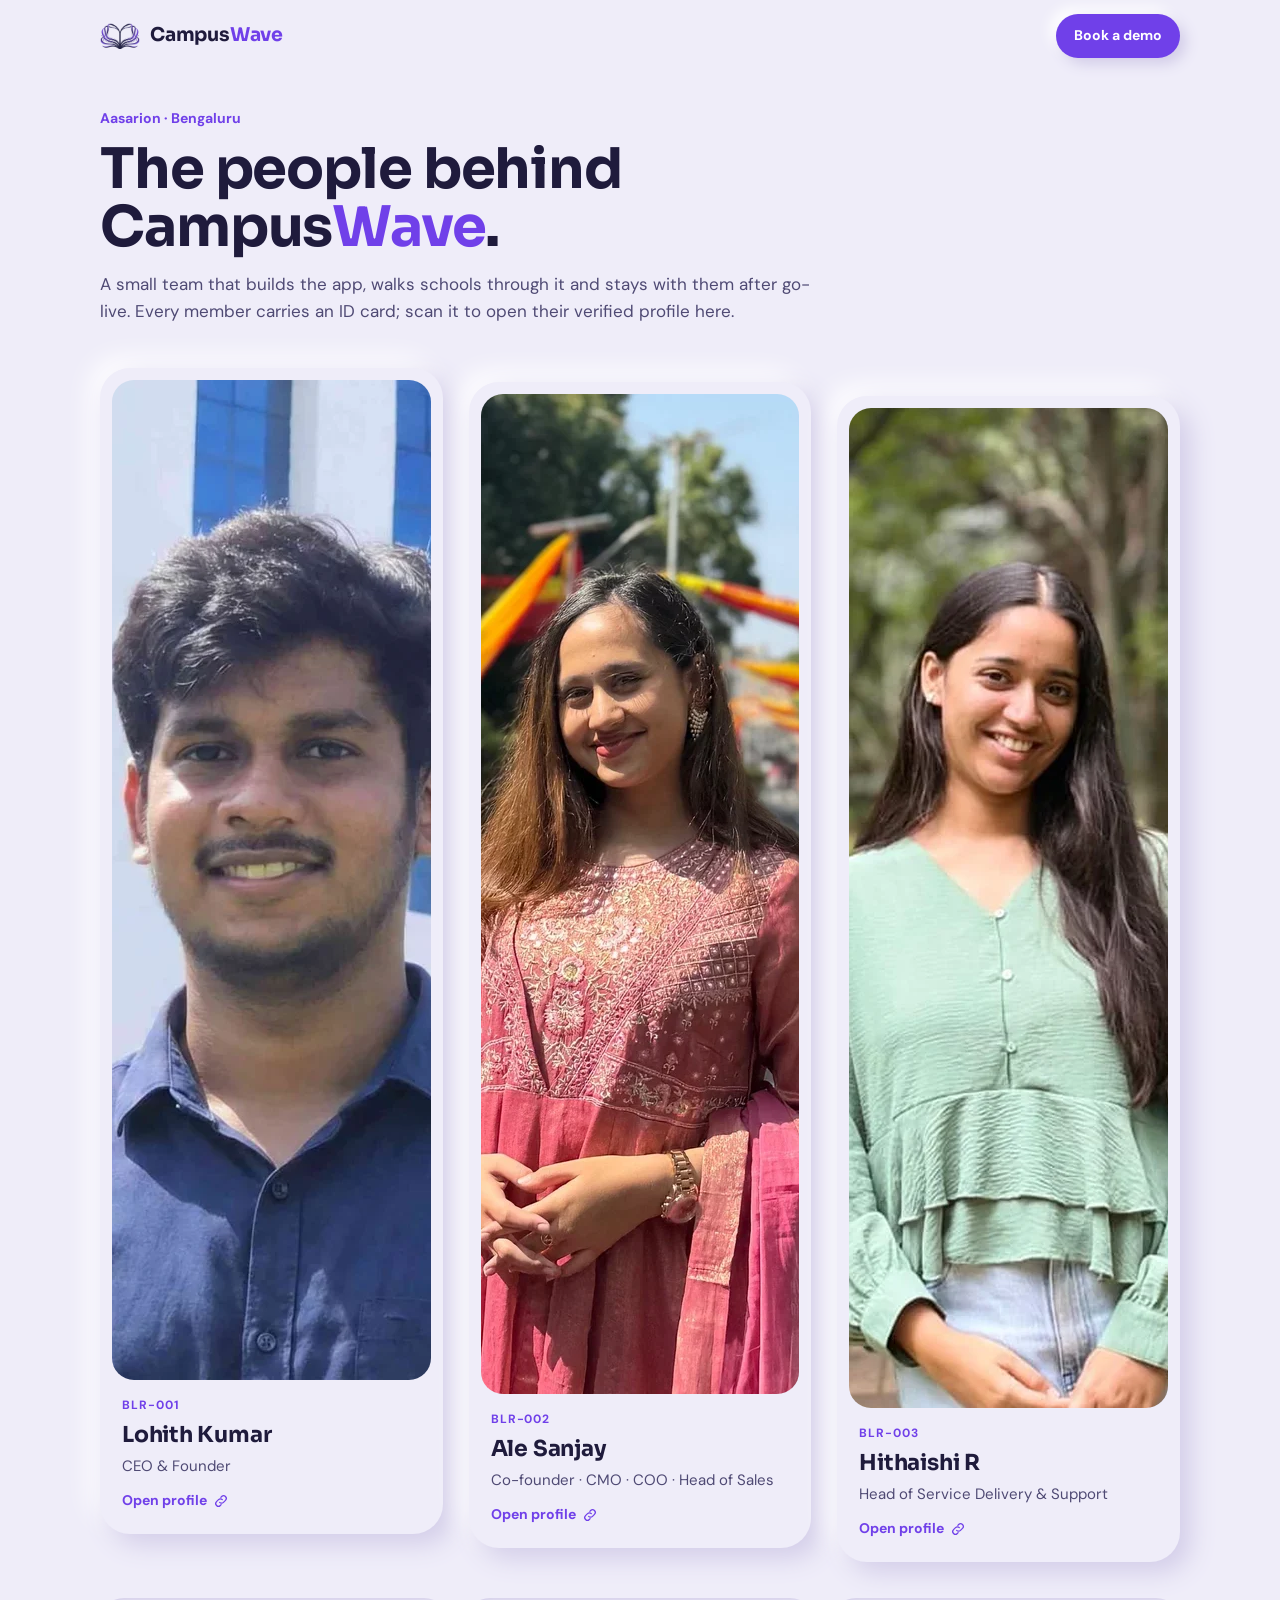
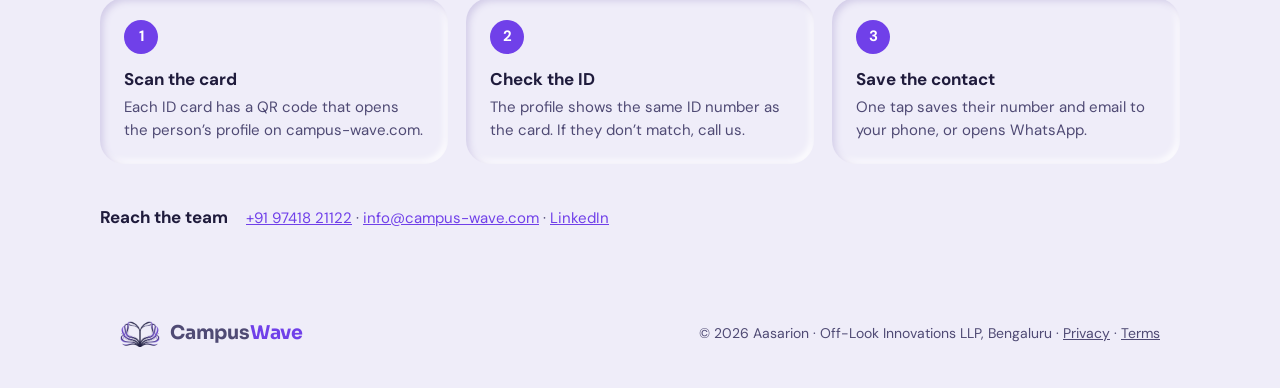
==== team/index.html @ ca1c0251 "Team page and verified ID-card profiles under /team/ Co-Authored-By: Claude Fable 5.1 <noreply@anthr" ====
<!doctype html>
<html lang="en">
<head>
<meta charset="utf-8">
<meta name="viewport" content="width=device-width, initial-scale=1, viewport-fit=cover">
<meta name="theme-color" content="#EFEDF9">
<title>The team behind CampusWave · Aasarion</title>
<meta name="description" content="The people who build, sell and support CampusWave at Aasarion, Bengaluru. Scan a team ID card to open a verified profile.">
<meta name="robots" content="noindex, follow">
<link rel="canonical" href="https://campus-wave.com/team/">
<meta property="og:type" content="profile">
<meta property="og:title" content="The team behind CampusWave · Aasarion">
<meta property="og:description" content="The people who build, sell and support CampusWave at Aasarion, Bengaluru. Scan a team ID card to open a verified profile.">
<meta property="og:image" content="https://campus-wave.com/img/og-cover.jpg">
<meta property="og:url" content="https://campus-wave.com/team/">
<link rel="icon" type="image/png" sizes="32x32" href="/img/favicon-32.png">
<link rel="apple-touch-icon" href="/img/apple-touch-icon.png">
<link rel="stylesheet" href="/team/team.css">
</head>
<body>

<header class="nav"><div class="wrap">
<a class="brand" href="/"><img src="/img/logo-mark.webp" alt=""><span>Campus<span>Wave</span></span></a>
<a class="btn" href="/#demo">Book a demo</a>
</div></header>
<main class="wrap team">
<section class="hero">
<p class="eyebrow">Aasarion · Bengaluru</p>
<h1>The people behind <span class="cw">Campus<span>Wave</span></span>.</h1>
<p class="lead">A small team that builds the app, walks schools through it and stays with them after go-live. Every member carries an ID card; scan it to open their verified profile here.</p>
</section>
<section class="people">
<a class="person" href="/team/uid-blr001-lohith-profile/" style="--i:0">
<img src="/team/img/lohith.webp" alt="" width="800" height="1000">
<span class="meta"><span class="uid">BLR-001</span><b>Lohith Kumar</b><span>CEO & Founder</span></span>
<span class="open">Open profile <svg viewBox="0 0 24 24" fill="none" stroke="currentColor" stroke-width="1.9" stroke-linecap="round" stroke-linejoin="round" aria-hidden="true"><path d="M10 14a4 4 0 0 0 5.7 0l3-3a4 4 0 0 0-5.7-5.7l-1.2 1.2"/><path d="M14 10a4 4 0 0 0-5.7 0l-3 3a4 4 0 0 0 5.7 5.7l1.2-1.2"/></svg></span>
</a>
<a class="person" href="/team/uid-blr002-ale-profile/" style="--i:1">
<img src="/team/img/ale.webp" alt="" width="800" height="1000">
<span class="meta"><span class="uid">BLR-002</span><b>Ale Sanjay</b><span>Co-founder · CMO · COO · Head of Sales</span></span>
<span class="open">Open profile <svg viewBox="0 0 24 24" fill="none" stroke="currentColor" stroke-width="1.9" stroke-linecap="round" stroke-linejoin="round" aria-hidden="true"><path d="M10 14a4 4 0 0 0 5.7 0l3-3a4 4 0 0 0-5.7-5.7l-1.2 1.2"/><path d="M14 10a4 4 0 0 0-5.7 0l-3 3a4 4 0 0 0 5.7 5.7l1.2-1.2"/></svg></span>
</a>
<a class="person" href="/team/uid-blr003-hithaishi-profile/" style="--i:2">
<img src="/team/img/hithaishi.webp" alt="" width="800" height="1000">
<span class="meta"><span class="uid">BLR-003</span><b>Hithaishi R</b><span>Head of Service Delivery & Support</span></span>
<span class="open">Open profile <svg viewBox="0 0 24 24" fill="none" stroke="currentColor" stroke-width="1.9" stroke-linecap="round" stroke-linejoin="round" aria-hidden="true"><path d="M10 14a4 4 0 0 0 5.7 0l3-3a4 4 0 0 0-5.7-5.7l-1.2 1.2"/><path d="M14 10a4 4 0 0 0-5.7 0l-3 3a4 4 0 0 0 5.7 5.7l1.2-1.2"/></svg></span>
</a>
</section>
<section class="how">
<div class="step"><span class="n">1</span><b>Scan the card</b><span>Each ID card has a QR code that opens the person’s profile on campus-wave.com.</span></div>
<div class="step"><span class="n">2</span><b>Check the ID</b><span>The profile shows the same ID number as the card. If they don’t match, call us.</span></div>
<div class="step"><span class="n">3</span><b>Save the contact</b><span>One tap saves their number and email to your phone, or opens WhatsApp.</span></div>
</section>
<section class="contact">
<b>Reach the team</b>
<span><a href="tel:+919741821122">+91 97418 21122</a> · <a href="mailto:info@campus-wave.com">info@campus-wave.com</a> · <a href="https://in.linkedin.com/company/off-look-innovations" rel="noopener" target="_blank">LinkedIn</a></span>
</section>
</main>
<footer class="foot">
<a class="brand" href="/"><img src="/img/logo-mark.webp" alt=""><span>Campus<span>Wave</span></span></a>
<span>© 2026 Aasarion · Off-Look Innovations LLP, Bengaluru · <a href="/privacy.html">Privacy</a> · <a href="/terms.html">Terms</a></span>
</footer>
</body>
</html>
---- team/team.css ----
@font-face{font-family:'Sora';font-style:normal;font-weight:100 800;font-display:swap;src:url(/fonts/sora.woff2) format('woff2')}
@font-face{font-family:'DM Sans';font-style:normal;font-weight:100 1000;font-display:swap;src:url(/fonts/dm-sans.woff2) format('woff2')}
:root{color-scheme:light;--base:#EFEDF9;--hi:#FFFFFF;--lo:#D2CCE8;--ink:#1F1B3C;--text:#2A2650;--muted:#4F4A74;--faint:#625C86;--iris:#7040E9;--iris-soft:#E6DDFC;--mint:#0F6E5C;--mint-soft:#D5F2E6;--dark:#1B1740;
--raise:10px 10px 26px var(--lo),-10px -10px 26px var(--hi);--raise-sm:6px 6px 14px var(--lo),-6px -6px 14px var(--hi);--press-sm:inset 3px 3px 7px var(--lo),inset -3px -3px 7px var(--hi)}
*{box-sizing:border-box}
body{margin:0;background:var(--base);color:var(--text);font:17px/1.55 'DM Sans','Helvetica Neue',Arial,sans-serif;-webkit-font-smoothing:antialiased;min-height:100vh;display:flex;flex-direction:column}
a{color:var(--iris)}
.wrap{width:min(100% - 40px,1080px);margin:0 auto}
.brand{display:flex;align-items:center;gap:10px;color:var(--ink);text-decoration:none;font-family:'Sora',sans-serif;font-weight:700;font-size:19px;letter-spacing:-.01em}
.brand img{width:40px;height:26px;display:block}
.brand span span,.cw span{color:var(--iris)}
.nav .wrap{display:flex;align-items:center;justify-content:space-between;gap:16px;height:72px}
.btn{display:inline-flex;align-items:center;min-height:44px;padding:0 18px;border-radius:999px;background:var(--iris);color:#fff;font-weight:700;font-size:14px;text-decoration:none;box-shadow:var(--raise-sm)}
.foot{margin-top:auto;padding:28px 20px 40px;display:flex;flex-wrap:wrap;gap:12px 24px;align-items:center;justify-content:space-between;width:min(100% - 40px,1080px);margin-inline:auto;color:var(--muted);font-size:14px}
.foot a{color:var(--muted)}
svg{width:18px;height:18px;flex:none}

/* ---- team page ---- */
.team{flex:1;padding:36px 0 60px}
.hero{max-width:720px}
.eyebrow{margin:0 0 10px;font-size:14px;font-weight:700;color:var(--iris)}
.hero h1{margin:0 0 14px;font-family:'Sora',sans-serif;font-size:clamp(34px,5.5vw,56px);line-height:1.05;letter-spacing:-.02em;color:var(--ink)}
.lead{margin:0;color:var(--muted);max-width:60ch}
.people{display:grid;grid-template-columns:repeat(3,minmax(0,1fr));gap:26px;margin-top:44px}
.person{position:relative;display:block;border-radius:30px;background:var(--base);box-shadow:var(--raise);padding:12px;text-decoration:none;color:var(--ink);transition:transform .25s cubic-bezier(.23,1,.32,1);transform:translateY(calc(var(--i) * 14px))}
@media (hover:hover){.person:hover{transform:translateY(calc(var(--i) * 14px - 6px))}}
.person img{display:block;width:100%;aspect-ratio:4/5;object-fit:cover;border-radius:22px}
.person .meta{display:flex;flex-direction:column;gap:3px;padding:16px 10px 8px}
.person .meta b{font-family:'Sora',sans-serif;font-size:22px;letter-spacing:-.01em}
.person .meta span:last-child{color:var(--muted);font-size:15px}
.person .uid{font-size:12px;font-weight:700;letter-spacing:.08em;color:var(--iris)}
.person .open{display:inline-flex;align-items:center;gap:6px;margin:4px 10px 10px;font-size:14px;font-weight:700;color:var(--iris)}
.person .open svg{width:16px;height:16px}
.how{display:grid;grid-template-columns:repeat(3,minmax(0,1fr));gap:18px;margin-top:64px}
.step{display:flex;flex-direction:column;gap:4px;padding:22px 24px;border-radius:24px;box-shadow:var(--press-sm)}
.step .n{width:34px;height:34px;border-radius:50%;background:var(--iris);color:#fff;font-weight:700;display:grid;place-items:center;margin-bottom:8px;font-size:15px}
.step b{color:var(--ink)}.step span:last-child{color:var(--muted);font-size:15px}
.contact{margin-top:40px;display:flex;flex-wrap:wrap;gap:6px 18px;align-items:baseline;color:var(--muted);font-size:15px}
.contact b{color:var(--ink);font-size:17px}
@media (max-width:860px){.people,.how{grid-template-columns:1fr}.person{transform:none!important}}

/* ---- ID card page ---- */
.card-page{flex:1;width:min(100% - 32px,920px);margin:0 auto;padding:28px 0 40px}
.idcard{border-radius:32px;background:var(--base);box-shadow:var(--raise);overflow:hidden}
.idcard-top{display:flex;align-items:center;justify-content:space-between;gap:12px;padding:18px 26px;border-bottom:1px solid #DCD6F0}
.verified{display:inline-flex;align-items:center;gap:7px;padding:7px 12px;border-radius:999px;background:var(--mint-soft);color:var(--mint);font-size:13px;font-weight:700}
.idcard-body{display:grid;grid-template-columns:300px minmax(0,1fr);gap:30px;padding:28px 26px}
.photo img{display:block;width:100%;height:auto;aspect-ratio:4/5;object-fit:cover;border-radius:26px;box-shadow:var(--raise-sm)}
.who{display:flex;flex-direction:column;gap:8px;min-width:0}
.uid{font-size:13px;font-weight:700;letter-spacing:.1em;color:var(--iris)}
.who h1{margin:0;font-family:'Sora',sans-serif;font-size:clamp(32px,4.5vw,44px);line-height:1.05;letter-spacing:-.02em;color:var(--ink)}
.role{margin:0;font-size:18px;font-weight:700;color:var(--iris)}
.org{margin:0;color:var(--muted);font-size:15px}
.line{margin:8px 0 0;color:var(--text);max-width:54ch}
.actions{display:flex;flex-wrap:wrap;gap:10px;margin-top:14px}
.act{display:inline-flex;align-items:center;gap:8px;min-height:46px;padding:0 16px;border-radius:999px;background:var(--base);box-shadow:var(--raise-sm);color:var(--ink);font-weight:700;font-size:14px;text-decoration:none}
.act.primary{background:var(--iris);color:#fff}
.details{display:grid;grid-template-columns:repeat(auto-fit,minmax(200px,1fr));gap:10px 18px;margin:18px 0 0;padding:0}
.details div{display:flex;flex-direction:column;gap:2px;padding:12px 14px;border-radius:16px;box-shadow:var(--press-sm)}
.details dt{font-size:12px;font-weight:700;letter-spacing:.06em;text-transform:uppercase;color:var(--faint)}
.details dd{margin:0;font-weight:600;overflow-wrap:anywhere}.details dd a{color:var(--ink);text-decoration:none}
.idcard-foot{display:flex;gap:18px;align-items:center;padding:20px 26px;background:var(--dark);color:#fff}
.qr{flex:none;padding:8px;border-radius:14px;background:#fff}
.qr svg{display:block;width:92px;height:92px}
.foot-text{display:flex;flex-direction:column;gap:3px;font-size:14px;min-width:0}
.foot-text span{color:#C9C2E6;overflow-wrap:anywhere}
.foot-text .note{font-size:12px;margin-top:6px;color:#A9A1D0;max-width:60ch}
.more{text-align:center;margin:22px 0 0;font-weight:700}
.more a{display:inline-flex;align-items:center;gap:8px;text-decoration:none}
@media (max-width:700px){.idcard-body{grid-template-columns:1fr;gap:20px;padding:20px 18px}.photo{max-width:260px}.idcard-top,.idcard-foot{padding:16px 18px}.verified{font-size:12px}}
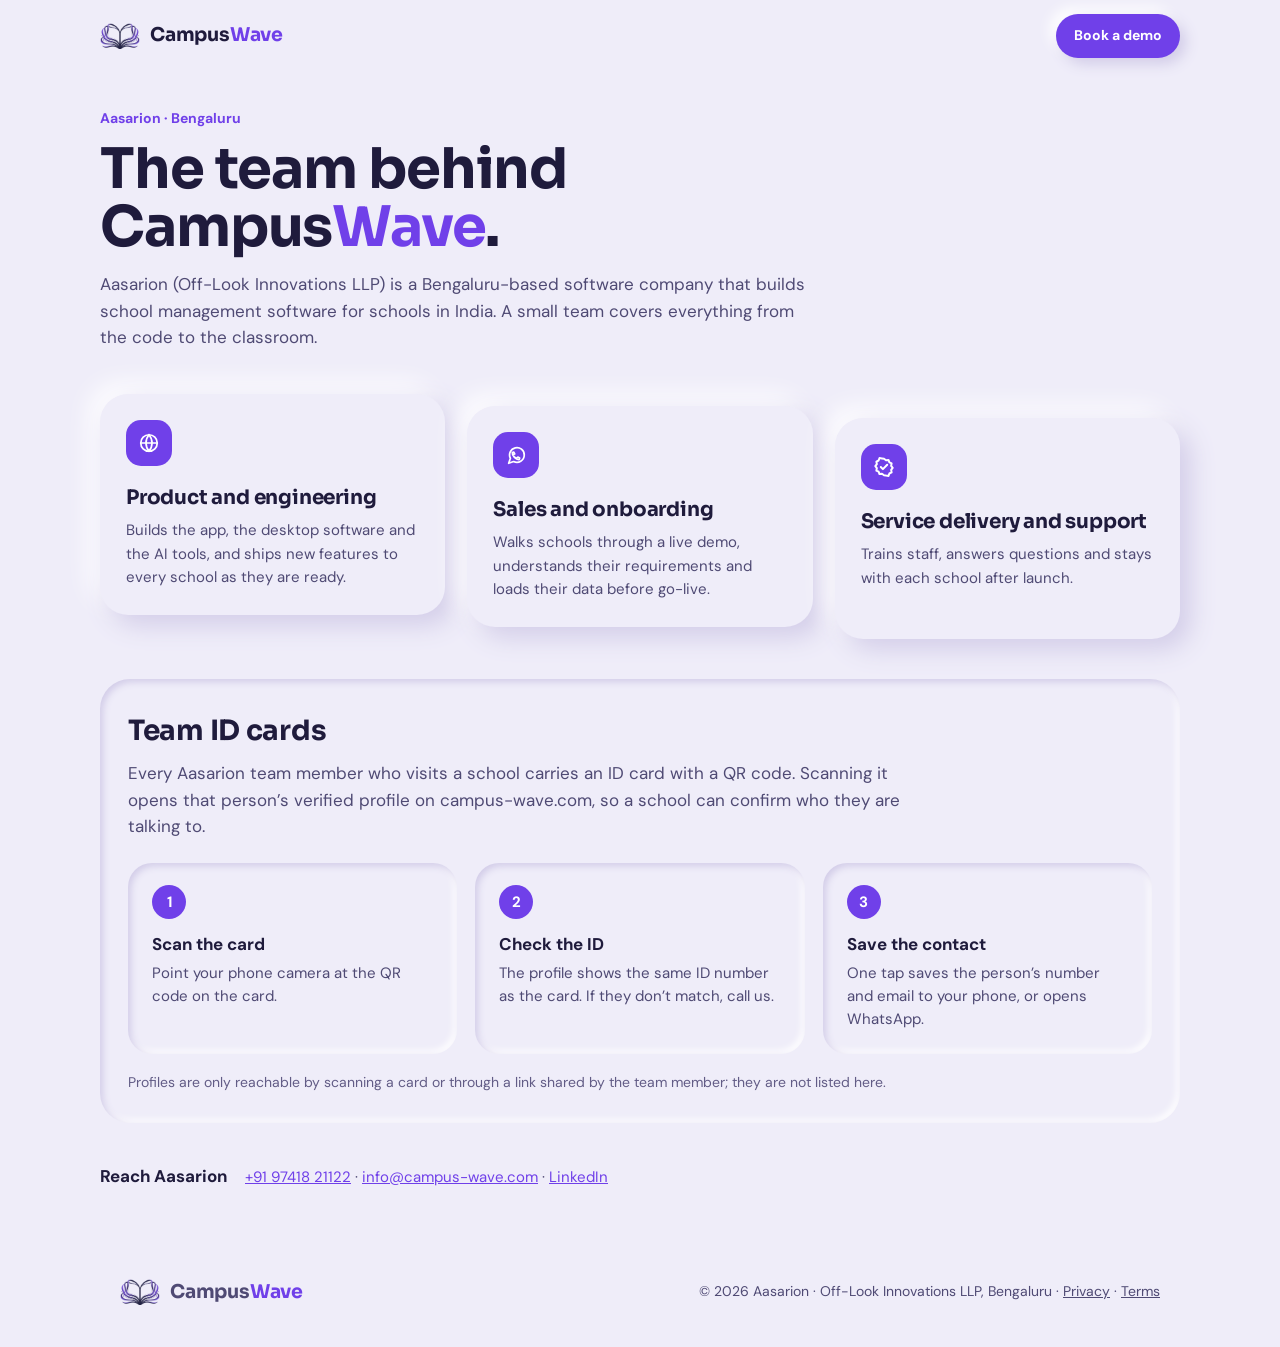
==== commit a7b7bfe7: "Team page: general information only, no personal details Co-Authored-By: Claude Fable 5.1 <noreply@a" ====
--- a/team/index.html
+++ b/team/index.html
@@ -5,12 +5,12 @@
 <meta name="viewport" content="width=device-width, initial-scale=1, viewport-fit=cover">
 <meta name="theme-color" content="#EFEDF9">
 <title>The team behind CampusWave · Aasarion</title>
-<meta name="description" content="The people who build, sell and support CampusWave at Aasarion, Bengaluru. Scan a team ID card to open a verified profile.">
+<meta name="description" content="Aasarion is the Bengaluru team that builds, sells and supports CampusWave. How our team ID cards work and how to verify one.">
 <meta name="robots" content="noindex, follow">
 <link rel="canonical" href="https://campus-wave.com/team/">
 <meta property="og:type" content="profile">
 <meta property="og:title" content="The team behind CampusWave · Aasarion">
-<meta property="og:description" content="The people who build, sell and support CampusWave at Aasarion, Bengaluru. Scan a team ID card to open a verified profile.">
+<meta property="og:description" content="Aasarion is the Bengaluru team that builds, sells and supports CampusWave. How our team ID cards work and how to verify one.">
 <meta property="og:image" content="https://campus-wave.com/img/og-cover.jpg">
 <meta property="og:url" content="https://campus-wave.com/team/">
 <link rel="icon" type="image/png" sizes="32x32" href="/img/favicon-32.png">
@@ -26,33 +26,25 @@
 <main class="wrap team">
 <section class="hero">
 <p class="eyebrow">Aasarion · Bengaluru</p>
-<h1>The people behind <span class="cw">Campus<span>Wave</span></span>.</h1>
-<p class="lead">A small team that builds the app, walks schools through it and stays with them after go-live. Every member carries an ID card; scan it to open their verified profile here.</p>
+<h1>The team behind <span class="cw">Campus<span>Wave</span></span>.</h1>
+<p class="lead">Aasarion (Off-Look Innovations LLP) is a Bengaluru-based software company that builds school management software for schools in India. A small team covers everything from the code to the classroom.</p>
 </section>
-<section class="people">
-<a class="person" href="/team/uid-blr001-lohith-profile/" style="--i:0">
-<img src="/team/img/lohith.webp" alt="" width="800" height="1000">
-<span class="meta"><span class="uid">BLR-001</span><b>Lohith Kumar</b><span>CEO & Founder</span></span>
-<span class="open">Open profile <svg viewBox="0 0 24 24" fill="none" stroke="currentColor" stroke-width="1.9" stroke-linecap="round" stroke-linejoin="round" aria-hidden="true"><path d="M10 14a4 4 0 0 0 5.7 0l3-3a4 4 0 0 0-5.7-5.7l-1.2 1.2"/><path d="M14 10a4 4 0 0 0-5.7 0l-3 3a4 4 0 0 0 5.7 5.7l1.2-1.2"/></svg></span>
-</a>
-<a class="person" href="/team/uid-blr002-ale-profile/" style="--i:1">
-<img src="/team/img/ale.webp" alt="" width="800" height="1000">
-<span class="meta"><span class="uid">BLR-002</span><b>Ale Sanjay</b><span>Co-founder · CMO · COO · Head of Sales</span></span>
-<span class="open">Open profile <svg viewBox="0 0 24 24" fill="none" stroke="currentColor" stroke-width="1.9" stroke-linecap="round" stroke-linejoin="round" aria-hidden="true"><path d="M10 14a4 4 0 0 0 5.7 0l3-3a4 4 0 0 0-5.7-5.7l-1.2 1.2"/><path d="M14 10a4 4 0 0 0-5.7 0l-3 3a4 4 0 0 0 5.7 5.7l1.2-1.2"/></svg></span>
-</a>
-<a class="person" href="/team/uid-blr003-hithaishi-profile/" style="--i:2">
-<img src="/team/img/hithaishi.webp" alt="" width="800" height="1000">
-<span class="meta"><span class="uid">BLR-003</span><b>Hithaishi R</b><span>Head of Service Delivery & Support</span></span>
-<span class="open">Open profile <svg viewBox="0 0 24 24" fill="none" stroke="currentColor" stroke-width="1.9" stroke-linecap="round" stroke-linejoin="round" aria-hidden="true"><path d="M10 14a4 4 0 0 0 5.7 0l3-3a4 4 0 0 0-5.7-5.7l-1.2 1.2"/><path d="M14 10a4 4 0 0 0-5.7 0l-3 3a4 4 0 0 0 5.7 5.7l1.2-1.2"/></svg></span>
-</a>
+<section class="pillars">
+<div class="pillar" style="--i:0"><span class="pi"><svg viewBox="0 0 24 24" fill="none" stroke="currentColor" stroke-width="1.9" stroke-linecap="round" stroke-linejoin="round" aria-hidden="true"><circle cx="12" cy="12" r="9"/><path d="M3 12h18M12 3a14 14 0 0 1 0 18M12 3a14 14 0 0 0 0 18"/></svg></span><b>Product and engineering</b><span>Builds the app, the desktop software and the AI tools, and ships new features to every school as they are ready.</span></div>
+<div class="pillar" style="--i:1"><span class="pi"><svg viewBox="0 0 24 24" fill="none" stroke="currentColor" stroke-width="1.9" stroke-linecap="round" stroke-linejoin="round" aria-hidden="true"><path d="M21 12a8 8 0 0 1-11.6 7.1L4 21l1.9-5.4A8 8 0 1 1 21 12z"/><path d="M8.5 11.5c.5 1.6 2.4 3.5 4 4l1.5-1.2 2 1-.5 1.6c-3.5.4-7.9-4-7.5-7.5l1.6-.5 1 2z"/></svg></span><b>Sales and onboarding</b><span>Walks schools through a live demo, understands their requirements and loads their data before go-live.</span></div>
+<div class="pillar" style="--i:2"><span class="pi"><svg viewBox="0 0 24 24" fill="none" stroke="currentColor" stroke-width="2.2" stroke-linecap="round" stroke-linejoin="round" aria-hidden="true"><path d="M12 3l2.2 1.6 2.7-.3 1 2.6 2.4 1.2-.5 2.7 1.7 2.2-1.7 2.2.5 2.7-2.4 1.2-1 2.6-2.7-.3L12 21l-2.2-1.6-2.7.3-1-2.6-2.4-1.2.5-2.7L2.5 11l1.7-2.2-.5-2.7 2.4-1.2 1-2.6 2.7.3z"/><path d="M8.5 12l2.3 2.3L15.5 9.5"/></svg></span><b>Service delivery and support</b><span>Trains staff, answers questions and stays with each school after launch.</span></div>
 </section>
-<section class="how">
-<div class="step"><span class="n">1</span><b>Scan the card</b><span>Each ID card has a QR code that opens the person’s profile on campus-wave.com.</span></div>
+<section class="verify">
+<div class="verify-head"><h2>Team ID cards</h2><p>Every Aasarion team member who visits a school carries an ID card with a QR code. Scanning it opens that person’s verified profile on campus-wave.com, so a school can confirm who they are talking to.</p></div>
+<div class="how">
+<div class="step"><span class="n">1</span><b>Scan the card</b><span>Point your phone camera at the QR code on the card.</span></div>
 <div class="step"><span class="n">2</span><b>Check the ID</b><span>The profile shows the same ID number as the card. If they don’t match, call us.</span></div>
-<div class="step"><span class="n">3</span><b>Save the contact</b><span>One tap saves their number and email to your phone, or opens WhatsApp.</span></div>
+<div class="step"><span class="n">3</span><b>Save the contact</b><span>One tap saves the person’s number and email to your phone, or opens WhatsApp.</span></div>
+</div>
+<p class="note">Profiles are only reachable by scanning a card or through a link shared by the team member; they are not listed here.</p>
 </section>
 <section class="contact">
-<b>Reach the team</b>
+<b>Reach Aasarion</b>
 <span><a href="tel:+919741821122">+91 97418 21122</a> · <a href="mailto:info@campus-wave.com">info@campus-wave.com</a> · <a href="https://in.linkedin.com/company/off-look-innovations" rel="noopener" target="_blank">LinkedIn</a></span>
 </section>
 </main>
--- a/team/team.css
+++ b/team/team.css
@@ -21,23 +21,20 @@
 .eyebrow{margin:0 0 10px;font-size:14px;font-weight:700;color:var(--iris)}
 .hero h1{margin:0 0 14px;font-family:'Sora',sans-serif;font-size:clamp(34px,5.5vw,56px);line-height:1.05;letter-spacing:-.02em;color:var(--ink)}
 .lead{margin:0;color:var(--muted);max-width:60ch}
-.people{display:grid;grid-template-columns:repeat(3,minmax(0,1fr));gap:26px;margin-top:44px}
-.person{position:relative;display:block;border-radius:30px;background:var(--base);box-shadow:var(--raise);padding:12px;text-decoration:none;color:var(--ink);transition:transform .25s cubic-bezier(.23,1,.32,1);transform:translateY(calc(var(--i) * 14px))}
-@media (hover:hover){.person:hover{transform:translateY(calc(var(--i) * 14px - 6px))}}
-.person img{display:block;width:100%;aspect-ratio:4/5;object-fit:cover;border-radius:22px}
-.person .meta{display:flex;flex-direction:column;gap:3px;padding:16px 10px 8px}
-.person .meta b{font-family:'Sora',sans-serif;font-size:22px;letter-spacing:-.01em}
-.person .meta span:last-child{color:var(--muted);font-size:15px}
-.person .uid{font-size:12px;font-weight:700;letter-spacing:.08em;color:var(--iris)}
-.person .open{display:inline-flex;align-items:center;gap:6px;margin:4px 10px 10px;font-size:14px;font-weight:700;color:var(--iris)}
-.person .open svg{width:16px;height:16px}
-.how{display:grid;grid-template-columns:repeat(3,minmax(0,1fr));gap:18px;margin-top:64px}
+.pillars{display:grid;grid-template-columns:repeat(3,minmax(0,1fr));gap:22px;margin-top:44px}
+.pillar{display:flex;flex-direction:column;gap:6px;padding:26px;border-radius:28px;background:var(--base);box-shadow:var(--raise);color:var(--ink);transform:translateY(calc(var(--i) * 12px))}
+.pillar .pi{width:46px;height:46px;border-radius:15px;background:var(--iris);color:#fff;display:grid;place-items:center;margin-bottom:10px}.pillar .pi svg{width:22px;height:22px}
+.pillar b{font-family:'Sora',sans-serif;font-size:20px;letter-spacing:-.01em}.pillar span:last-child{color:var(--muted);font-size:15px}
+.verify{margin-top:64px;padding:30px 28px;border-radius:30px;box-shadow:var(--press-sm)}
+.verify h2{margin:0 0 8px;font-family:'Sora',sans-serif;font-size:28px;letter-spacing:-.01em;color:var(--ink)}.verify-head p{margin:0;color:var(--muted);max-width:66ch}
+.verify .note{margin:18px 0 0;font-size:14px;color:var(--faint)}
+.how{display:grid;grid-template-columns:repeat(3,minmax(0,1fr));gap:18px;margin-top:24px}
 .step{display:flex;flex-direction:column;gap:4px;padding:22px 24px;border-radius:24px;box-shadow:var(--press-sm)}
 .step .n{width:34px;height:34px;border-radius:50%;background:var(--iris);color:#fff;font-weight:700;display:grid;place-items:center;margin-bottom:8px;font-size:15px}
 .step b{color:var(--ink)}.step span:last-child{color:var(--muted);font-size:15px}
 .contact{margin-top:40px;display:flex;flex-wrap:wrap;gap:6px 18px;align-items:baseline;color:var(--muted);font-size:15px}
 .contact b{color:var(--ink);font-size:17px}
-@media (max-width:860px){.people,.how{grid-template-columns:1fr}.person{transform:none!important}}
+@media (max-width:860px){.pillars,.how{grid-template-columns:1fr}.pillar{transform:none}}
 
 /* ---- ID card page ---- */
 .card-page{flex:1;width:min(100% - 32px,920px);margin:0 auto;padding:28px 0 40px}
